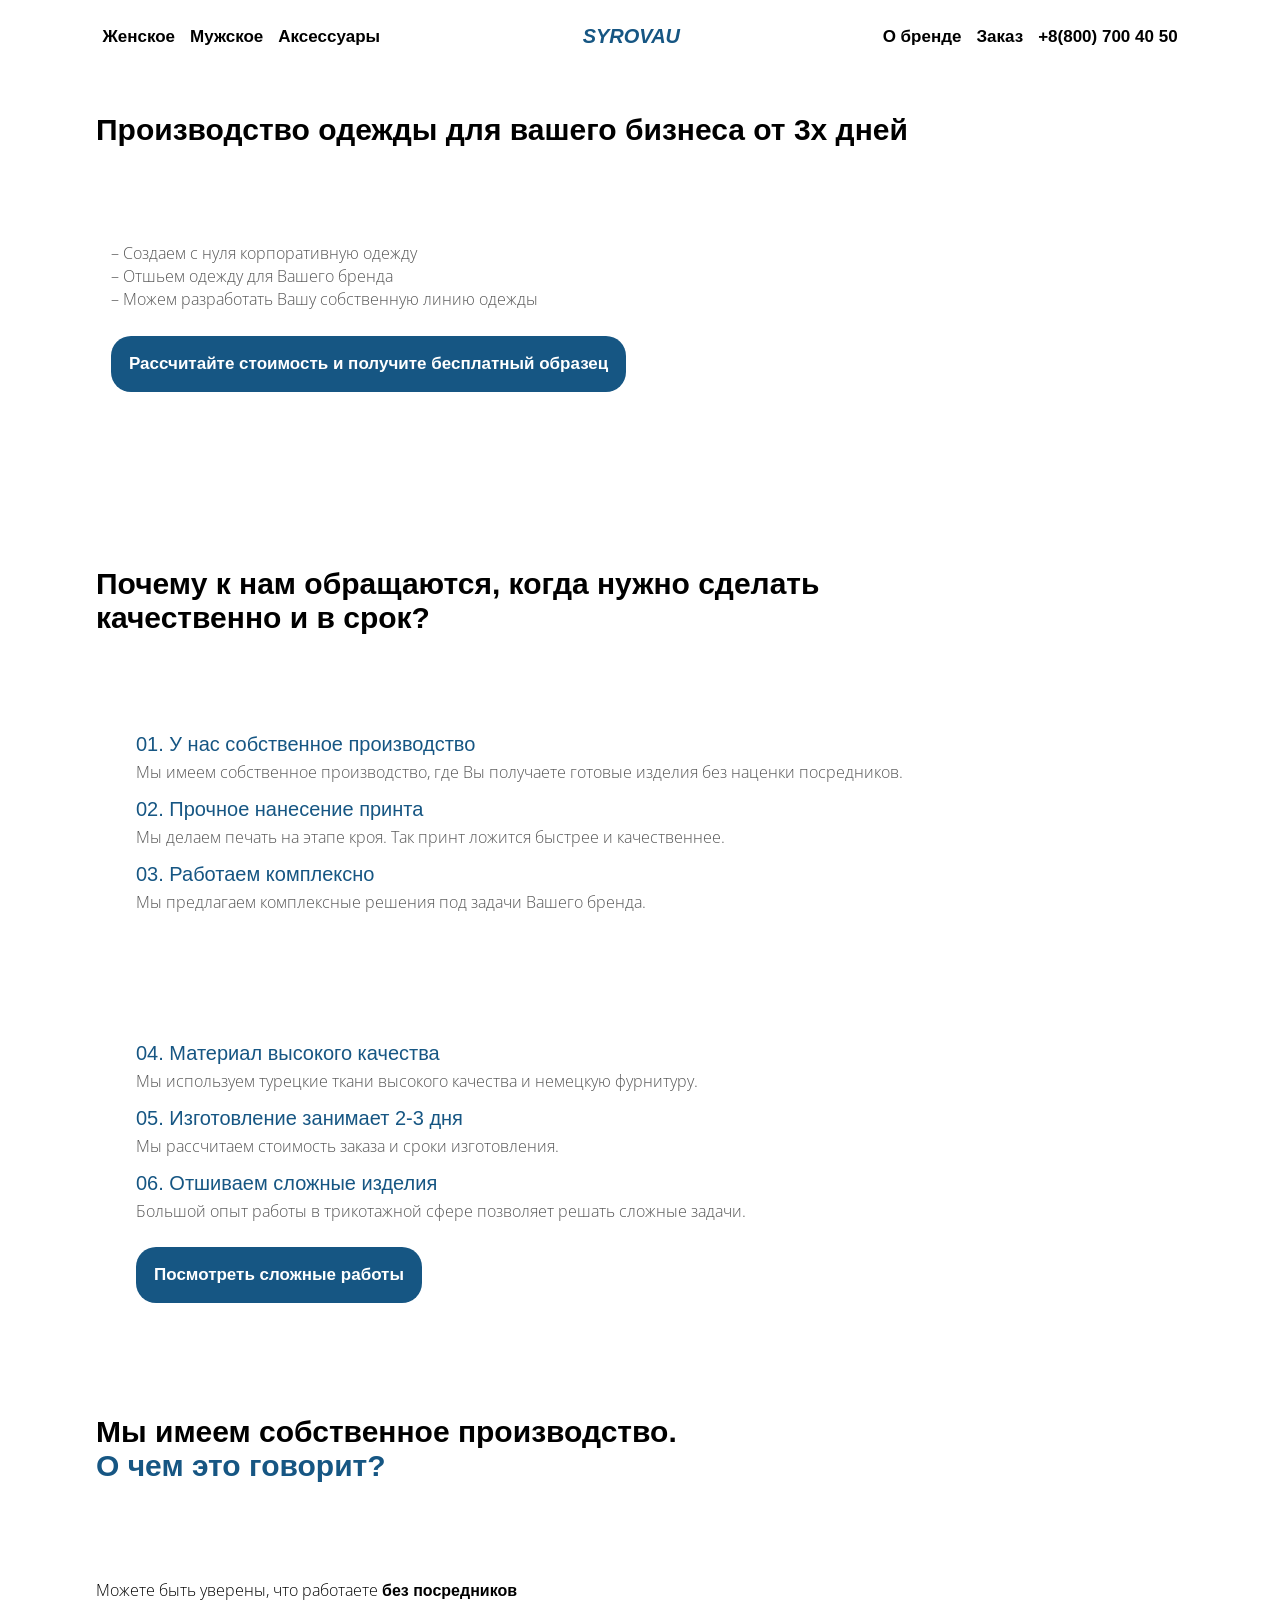
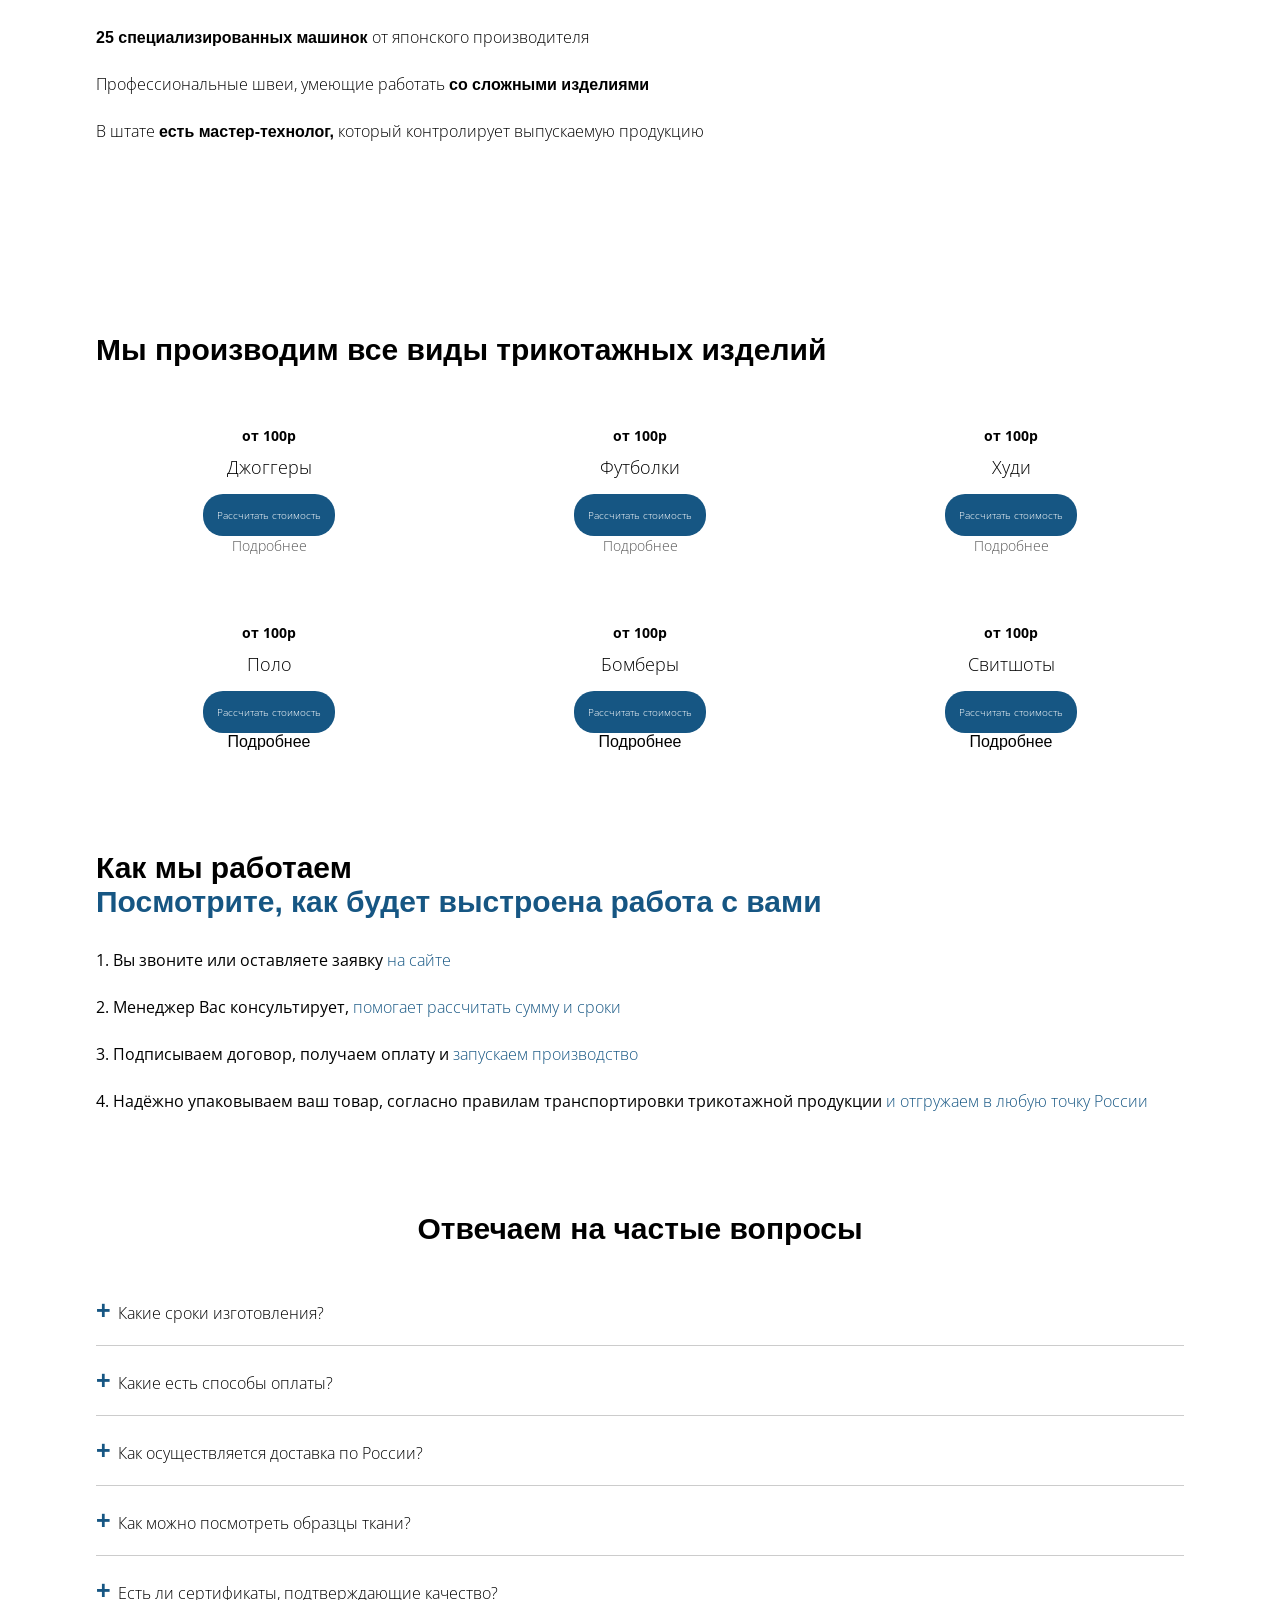
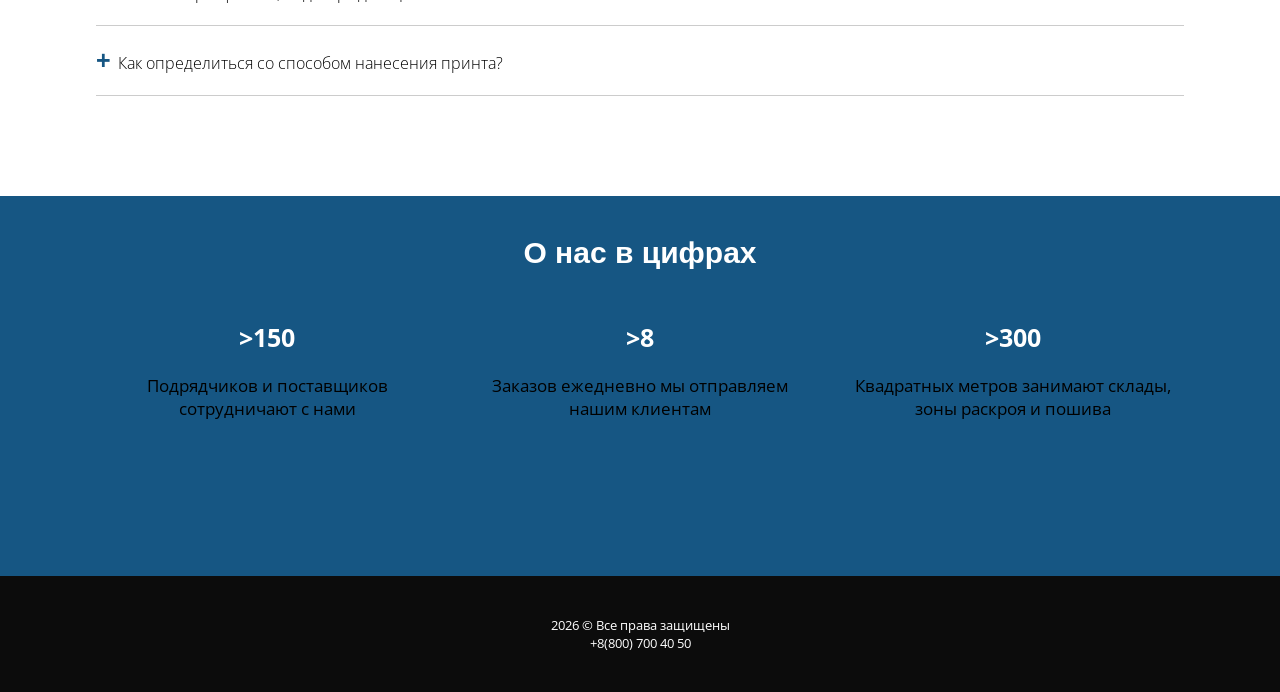
==== index.html @ 8bba76f3 "Rename r.html to index.html" ====
<!DOCTYPE html>
<html lang="ru">

<head>
    <meta charset="UTF-8">
    <meta name="viewport" content="width=device-width, initial-scale=1.0">
    <title>SYROVAU</title>
    <link rel="stylesheet" href="style.css">
    <link rel="preconnect" href="https://fonts.googleapis.com">
    <link href="https://fonts.googleapis.com/css2?family=Open+Sans:ital,wght@0,400;0,700;1,700&display=swap"
        rel="stylesheet">
</head>

<body>

    <header>
        <div class="menu">
            <a href="#women">Женское</a>
            <a href="#men">Мужское</a>
            <a href="#accessories">Аксессуары</a>
        </div>

        <h3 class="logo">SYROVAU</h3>

        <div class="contakt">
            <a href="#about">О бренде</a>
            <a href="#zakaz">Заказ</a>
            <p>+8(800) 700 40 50</p>
        </div>
    </header>

    <main>

    
        <section class="odin">
            <h1>Производство одежды для вашего бизнеса от 3х дней</h1>

            <div class="odinc">
                <img src="image 1.png" alt="">

                <div class="first-info">
                    <p>– Создаем с нуля корпоративную одежду</p>
                    <p>– Отшьем одежду для Вашего бренда</p>
                    <p>– Можем разработать Вашу собственную линию одежды</p>

                    <button>Рассчитайте стоимость и получите бесплатный образец</button>
                </div>
            </div>
        </section>


        <!--Преимущ-->
        <section class="preem" id="about">
            <h2>Почему к нам обращаются, когда нужно сделать <br> качественно и в срок?</h2>

            <div class="preemcon">
                <img src="image 2.png" alt="">

                <div class="aaaa">
                    <h3>01. У нас собственное производство</h3>
                    <p>Мы имеем собственное производство, где Вы получаете готовые изделия без наценки посредников.</p>

                    <h3>02. Прочное нанесение принта</h3>
                    <p>Мы делаем печать на этапе кроя. Так принт ложится быстрее и качественнее.</p>

                    <h3>03. Работаем комплексно</h3>
                    <p>Мы предлагаем комплексные решения под задачи Вашего бренда.</p>
                </div>
            </div>

            <div class="materi">
                <img src="image 3.png" alt="">

                <div class="materitex">
                    <h3>04. Материал высокого качества</h3>
                    <p>Мы используем турецкие ткани высокого качества и немецкую фурнитуру.</p>

                    <h3>05. Изготовление занимает 2-3 дня</h3>
                    <p>Мы рассчитаем стоимость заказа и сроки изготовления.</p>

                    <h3>06. Отшиваем сложные изделия</h3>

                    <p>Большой опыт работы в трикотажной сфере позволяет решать сложные задачи.</p>
                    <button>Посмотреть сложные работы</button>
                </div>
            </div>


        </section>


        <!--Произв-->
        <section class="produk">
            <h2>Мы имеем собственное производство.
                <br>
                <span>О чем это говорит?</span>
            </h2>
            <div class="produkcon">
                <img src="image 4.png" alt="">

                <div class="produktext">
                    <p>Можете быть уверены, что работаете <span>без посредников</span></p>
                    <p> <span> 25 специализированных машинок </span> от японского производителя</p>
                    <p>Профессиональные швеи, умеющие работать <span> со сложными изделиями </span></p>
                    <p>В штате <span> есть мастер-технолог, </span> который контролирует выпускаемую продукцию</p>
                </div>
            </div>
        </section>


        <!--Товары-->
        <section class="tovar">
            <h2>Мы производим все виды трикотажных изделий</h2>

            <div class="list" id="women">
                <div class="product">
                    <img src="5.png" alt="">
                    <p>от 100р</p>
                    <h3>Джоггеры</h3>
                    <button>Рассчитать стоимость</button>
                    <br>
                    <span>Подробнее</span>
                </div>

                <div class="produklist">
                    <img src="6.png" alt="">
                    <p>от 100р</p>
                    <h3>Футболки</h3>
                    <button>Рассчитать стоимость</button>
                    <br>
                    <span>Подробнее</span>
                </div>

                <div class="produkhud">
                    <img src="7.png" alt="">
                    <p>от 100р</p>
                    <h3>Худи</h3>
                    <button>Рассчитать стоимость</button>
                    <br>
                    <span>Подробнее</span>
                </div>
            </div>

            <div class="produkpol" id="men">
                <div class="product">
                    <img src="8.png" alt="">
                    <p>от 100р</p>
                    <h3>Поло</h3>
                    <button>Рассчитать стоимость</button>
                    <br>
                   <span>Подробнее</span>
                </div>

                <div class="produkbomb">
                    <img src="9.png" alt="">
                    <p>от 100р</p>
                    <h3>Бомберы</h3>
                    <button>Рассчитать стоимость</button>
                    <br>
                    <span>Подробнее</span>
                </div>

                <div class="produksvit" id="accessories">
                    <img src="10.png" alt="">
                    <p>от 100р</p>
                    <h3>Свитшоты</h3>
                    <button>Рассчитать стоимость</button>
                    <br>
                    <span>Подробнее</span>
                </div>
            </div>
        </section>


        <!--Этапы-->
        <section class="rab" id="zakaz">
            <h2>Как мы работаем <br>
                <span> Посмотрите, как будет выстроена работа с вами </span>
            </h2>
                <div class="rabtext">
                    <h3>1. Вы звоните или оставляете заявку <span>на сайте  </span></h3>
                    <h3>2. Менеджер Вас консультирует, <span> помогает рассчитать сумму и сроки </span></h3>
                    <h3>3. Подписываем договор, получаем оплату и <span> запускаем производство </span></h3>
                    <h3>4. Надёжно упаковываем ваш товар, согласно правилам транспортировки трикотажной продукции <span> и отгружаем в любую точку России  </span> </h3>
                </div>
        </section>


        <!--Вопросы-->
        <section class="vopros">
            <h2>Отвечаем на частые вопросы</h2>

            <div class="srok">
                <h3> <span> + </span> Какие сроки изготовления?</h3>
            </div>

            <div class="oplat">
                <h3> <span> + </span>  Какие есть способы оплаты?</h3>
            </div>

            <div class="dostav">
                <h3> <span> + </span>  Как осуществляется доставка по России?</h3>
            </div>

            <div class="tkan">
                <h3> <span> + </span>  Как можно посмотреть образцы ткани?</h3>
            </div>

            <div class="sertiv">
                <h3> <span> + </span>  Есть ли сертификаты, подтверждающие качество?</h3>
            </div>

            <div class="print">
                <h3> <span> + </span>  Как определиться со способом нанесения принта?</h3>
            </div>
        </section>


        <!--О нас-->
       <section class="cufri">
            <h2>О нас в цифрах</h2>

            <div class="kolvo">
                <div>
                    <h1>>150</h1>
                    <p>Подрядчиков и поставщиков сотрудничают с нами</p>
                </div>

                <div>
                    <h1>>8</h1>
                    <p>Заказов ежедневно мы отправляем нашим клиентам</p>
                </div>

                <div>
                    <h1>>300</h1>
                    <p>Квадратных метров занимают склады, зоны раскроя и пошива</p>
                </div>
            </div>
        </section>

    </main>
 

    <!--Подвал-->
    <footer>
        
        <p>2026 © Все права защищены
            <br>
            +8(800) 700 40 50
        </p>    
    </footer>

</body>

</html>
---- style.css ----
*
{
    margin: 0;
    padding: 0;
}




body {
    background-color: #ffffff;
    font-family: 'Play', sans-serif;
    color: #000000;
    display: flex;
    flex-direction: column;
    min-height: 100vh;
}

main {
    width: 85%;
    margin: 0 auto;
    flex-grow: 1;
}
main section:last-child {
    margin-bottom: 0;
}
section {
    margin-bottom: 100px;
}


/*Шапка*/
header {
    display: flex;
    justify-content: space-between;
    align-items: center;
    padding: 25px 8%;
}

.menu, .contakt {
    display: flex;
    align-items: center;
    gap: 15px;
}

header a, header p {
    color: #000000;
    text-decoration: none;
    font-size: 17px;
    font-weight: bold;
}

.logo {
    color: #165683;
    font-family: Arial, sans-serif;
    font-size: 20px;
    font-style: italic;
}

.odin {
    margin-top: 40px;
}

/*Шрифт Заг*/
h1 {
    
    font-family: 'Play', sans-serif;
    font-size: 30px;
    margin-bottom: 20px;
}

.odinc {
    display: flex;
    align-items: center;
    gap: 15px;
}

.odinc img { 
    height: 300px;
    object-fit: cover;

}

.first-info {
    flex: 1;
}

.first-info p {
    font-family: 'Open Sans', sans-serif;
    font-size: 16px;
    color: #555555;
    line-height: 23px;
    font-weight: lighter;
}


/*Кнопик*/
button {
    background-color: #165683;
    color: #ffffff;
    border: none;
    border-radius: 20px;
    padding: 18px;
    margin-top: 25px;
    font-family: 'Play', sans-serif;
    font-size: 17px;
    font-weight: bold;
    cursor: pointer;
}


/*Заг*/
h2 {
    /* ШРИФТ ЗАГОЛОВКОВ СЕКЦИЙ */
    font-family: 'Play', sans-serif;
    font-weight: bold;
    font-size: 30px;
    margin-bottom: 30px;
}


/*Преимщ*/
.preemcon, .materi {
    display: flex;
    align-items: center;
    gap: 40px;
    margin-bottom: 50px;
}

.preemcon img, .materi img {
    
    height: 300px;
    object-fit: cover;
    
}

.aaaa, .materitex {
    flex: 1;
}

.aaaa h3, .materitex h3 {
    font-size: 20px;
    margin-bottom: 5px;
    margin-top: 15px;
    color: #165683;
    font-family: 'Play', sans-serif;
    font-weight: 500;
}

.aaaa p, .materitex p {
    font-size: 16px;
    font-weight: lighter;
    color: #555555;
    font-family: 'Open Sans', sans-serif;
    
}



/*Произв*/
.produkcon {
    display: flex;
    align-items: center;
    
    flex-direction: row-reverse;
}
.produk h2{
    font-family: 'Play', sans-serif;
    font-weight: bold;
    font-size: 30px;
}
.produk span {
    font-family: 'Play', sans-serif;
    font-weight: bold;
    font-size: 30px;
    color: #165683;
}

.produkcon img {
    height: 320px;
    object-fit: cover;
    margin-right: 400px;
    
}

.produktext {
    flex: 1;
}

.produktext p {
    font-size: 16px;
    margin-bottom: 25px;
    font-family: 'Open Sans', sans-serif;
    font-weight: lighter;
}

.produktext span {
    font-size: 16px;
    margin-bottom: 25px;
    font-family: 'Play', sans-serif;
    font-weight: bold;
    color: #000000;

}


/*Товары*/
.list, .produkpol {
    display: flex;
    justify-content: space-between;
    gap: 25px;
    margin-bottom: 40px;
    scroll-margin-top: 30px;
}

.product, .produklist, .produkhud,
.produkpol .product, .produkbomb, .produksvit {
    width: 33%;
    text-align: center;
}

.list img, .produkpol img {
    
    height: 260px;
    object-fit: cover;
    
}

.list p, .produkpol p {
    font-size: 14px;
    margin-top: 10px;
    color: #000000;
    font-family: 'Open Sans', sans-serif;
    font-weight: bold;
}
.list{
    font-family: 'Open Sans', sans-serif;
    color: #555555;
    font-size: 14px;
    font-weight: lighter;
}
.list h3, .produkpol h3 {
    font-size: 18px;
    margin-top: 10px;
    color: #000000;
    font-family: 'Open Sans', sans-serif;
    font-weight: lighter;
}

.list button, .produkpol button {
    margin-top: 15px;
    padding: 14px;
    font-size: 10px;
    font-family: 'Open Sans', sans-serif;
    font-weight: lighter;
}


/*Как работаем*/

.rab span {
    font-family: 'Play', sans-serif;
    font-size: 30px;
    font-weight: bold;
    color: #165683;
}
.rab {
    font-family: 'Play', sans-serif;
    font-size: 30px;
    font-weight: bold;
    color: #000000; 
}


.rabtext {
    flex: 1;
}

.rabtext h3 {
    font-size: 16px;
    margin-bottom: 25px;
    font-family: 'Open Sans', sans-serif;
    font-weight: lighter;

}

.rabtext span {
    font-size: 16px;
    margin-bottom: 25px;
    font-family: 'Open Sans', sans-serif;
    font-weight: lighter;
    color: #165683;

}



/*Вопросы*/
.srok, .oplat, .dostav,
.tkan, .sertiv, .print {
    border-bottom: 1px solid #cccccc;
    padding: 20px 0;
}

.vopros h3 {
    font-size: 16px;
    font-weight: lighter;
    font-family: 'Open Sans', sans-serif;

}

.vopros span{
    font-size: 25px;
    font-weight: bold;
    font-family: 'Play', sans-serif;
    color: #165683;

}

.vopros h2 {
    text-align: center;
    font-family: 'Play', sans-serif;
    font-size: 30px;
    font-weight: bold;
}

/*О нас*/
.cufri {
    background-color: #165683;
    height: 300px;
    padding: 40px 0;
    width: 100vw;                  
    position: relative;            
    left: 50%;                     
    transform: translateX(-50%)
    

    
}
.kolvo {
    display: flex;
    justify-content: space-between;
    text-align: center;
    gap: 30px;
    width: 85%;                    
    margin: 0 auto;
}

.kolvo div {
    width: 33%;
}



.kolvo p {
    font-size: 17px;
    font-family: 'Open Sans', sans-serif;
    text-align: center;
    
}
.kolvo h1 {
    font-size: 25px;
    text-align: center;
    color: #ffffff;
    font-family: 'Open Sans', sans-serif;
    font-weight: bold;
    
}

.cufri h2 {
    font-size: 30px;
    text-align: center;
    color: #ffffff;
    margin-top: 20px;
    width: 85%;                   
    margin: 0 auto;
    margin-bottom: 50px;
    
}

/*Подвал*/
footer {

    background-color: #0c0c0c;
    color: #ffffff;
    padding: 40px 8%;

}

footer p {
    font-size: 13px;
    text-align: center;
    font-family: 'Open Sans', sans-serif;
}








/*Мобилка*/

@media (max-width: 450px) {

    * {
        box-sizing: border-box;
    }

    body {
        width: 100%;
        overflow-x: hidden;
    }

    main {
        width: 90%;
        margin: 0 auto;
    }

    section {
        margin-bottom: 45px;
    }

    /*Шапи*/

    header {
        display: none;
    }

    /*Заг*/

    h1 {
        font-size: 24px;
        margin-bottom: 15px;
    }

    h2 {
        font-size: 22px;
        margin-bottom: 20px;
    }

    /*Первый*/

    .odin {
        margin-top: 20px;
    }

    .odinc {
        display: flex;
        flex-direction: column;
        gap: 15px;
    }

    .odinc img {
        width: 100%;
        height: 200px;
        object-fit: cover;
        border-radius: 25px;
    }

    .first-info {
        width: 100%;
    }

    .first-info p {
        font-size: 12px;
        line-height: 18px;
    }

    /*Кнопи*/

    button {
        font-size: 11px;
        padding: 12px;
        margin-top: 15px;
    }

    /*Преим*/

    .preemcon, .materi {
        display: flex;
        flex-direction: column;
        gap: 15px;
        margin-bottom: 30px;
    }

    .preemcon img, .materi img {
        width: 100%;
        height: 200px;
        object-fit: cover;
        border-radius: 25px;
    }

    .aaaa, .materitex {
        width: 100%;
    }

    .aaaa h3, .materitex h3 {
        font-size: 13px;
        margin-top: 12px;
    }

    .aaaa p, .materitex p {
        font-size: 11px;
        line-height: 16px;
    }

    /*Произв*/

    .produkcon {
        display: flex;
        flex-direction: column;
        gap: 15px;
    }

    .produkcon img {
        width: 100%;
        height: 180px;
        object-fit: cover;
        margin-right: 0;
        border-radius: 25px;
    }

    .produk h2 {
        font-size: 22px;
    }

    .produk span {
        font-size: 22px;
    }

    .produktext {
        width: 100%;
    }

    .produktext p {
        font-size: 12px;
        margin-bottom: 12px;
    }

    .produktext span {
        font-size: 12px;
    }

    /*Товары*/

    .list, .produkpol {
        display: flex;
        flex-direction: column;
        align-items: center;
        gap: 30px;
        width: 100%;
        margin-bottom: 30px;
    }

    .product, .produklist, .produkhud,
    .produkpol .product, .produkbomb, .produksvit {
        width: 100%;
        text-align: center;
    }

    .list img, .produkpol img {
        width: 100%;
        height: 180px;
        object-fit: contain;
    }

    .list p, .produkpol p {
        font-size: 12px;
        margin-top: 5px;
    }

    .list h3, .produkpol h3 {
        font-size: 15px;
        margin-top: 8px;
    }

    .list button, .produkpol button {
        font-size: 10px;
        padding: 10px 15px;
        margin-top: 10px;
    }

    .list span, .produkpol span {
        font-size: 11px;
    }

    /*Работаем*/

    .rab {
        font-size: 22px;
    }

    .rab span {
        font-size: 18px;
    }

    .rabtext {
        width: 100%;
    }

    .rabtext h3 {
        font-size: 12px;
        margin-bottom: 15px;
    }

    .rabtext span {
        font-size: 12px;
    }

    /*вопросы*/

    .vopros h2 {
        font-size: 22px;
    }

    .vopros h3 {
        font-size: 12px;
    }

    .vopros span {
        font-size: 20px;
    }

    .srok, .oplat, .dostav,
    .tkan, .sertiv, .print {
        padding: 13px 0;
    }

    /*О нас*/

    .cufri {
        background-color: #165683;
        width: 100vw;
        height: auto;
        position: relative;
        left: auto;
        transform: none;
        margin-left: calc(50% - 50vw);
        padding: 25px 0;
    }

    .cufri h2 {
        width: 90%;
        font-size: 22px;
        margin: 0 auto 25px;
    }

    .kolvo {
        display: flex;
        flex-direction: column;
        align-items: center;
        gap: 20px;
        width: 90%;
        margin: 0 auto;
    }

    .kolvo div {
        width: 100%;
    }

    .kolvo h1 {
        font-size: 22px;
        margin-bottom: 5px;
    }

    .kolvo p {
        font-size: 12px;
        color: #ffffff;
    }

    /*Подвал*/

    footer {
        padding: 20px 10px;
    }

    footer p {
        font-size: 11px;
    }

}
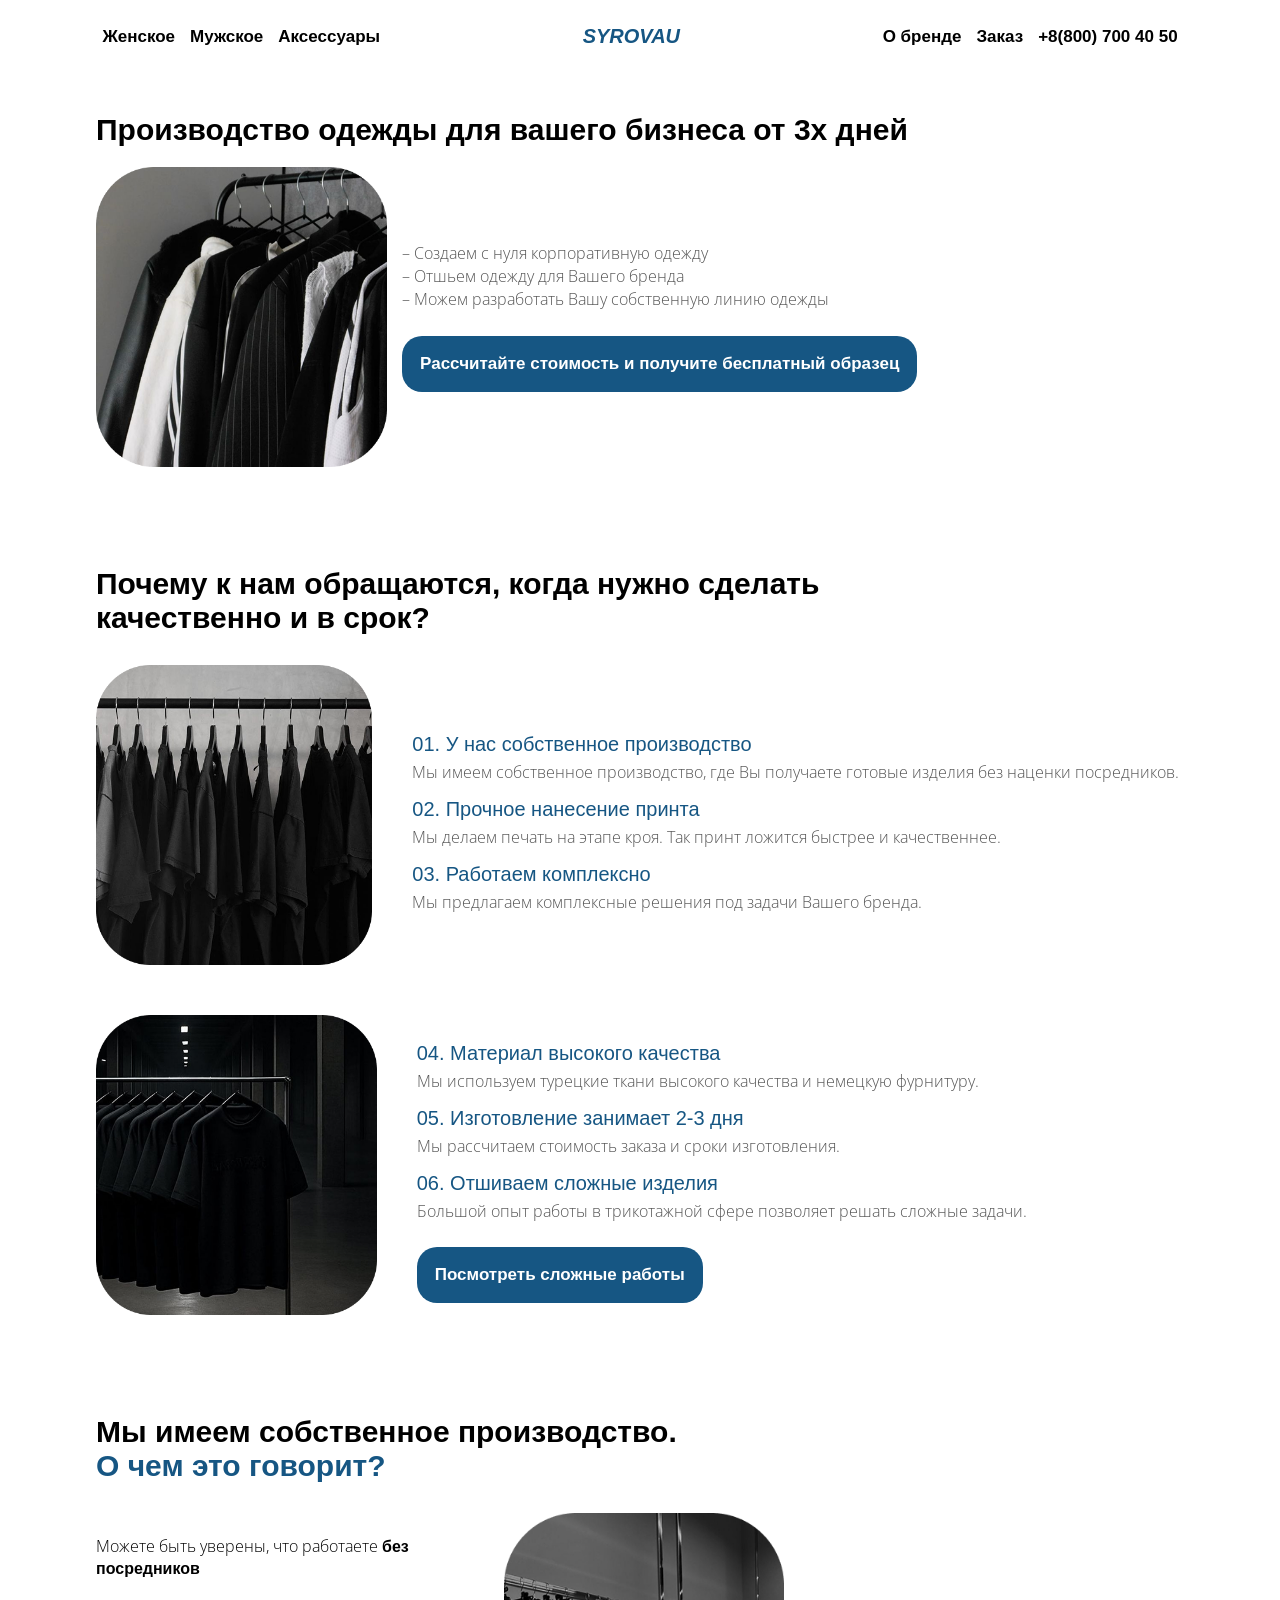
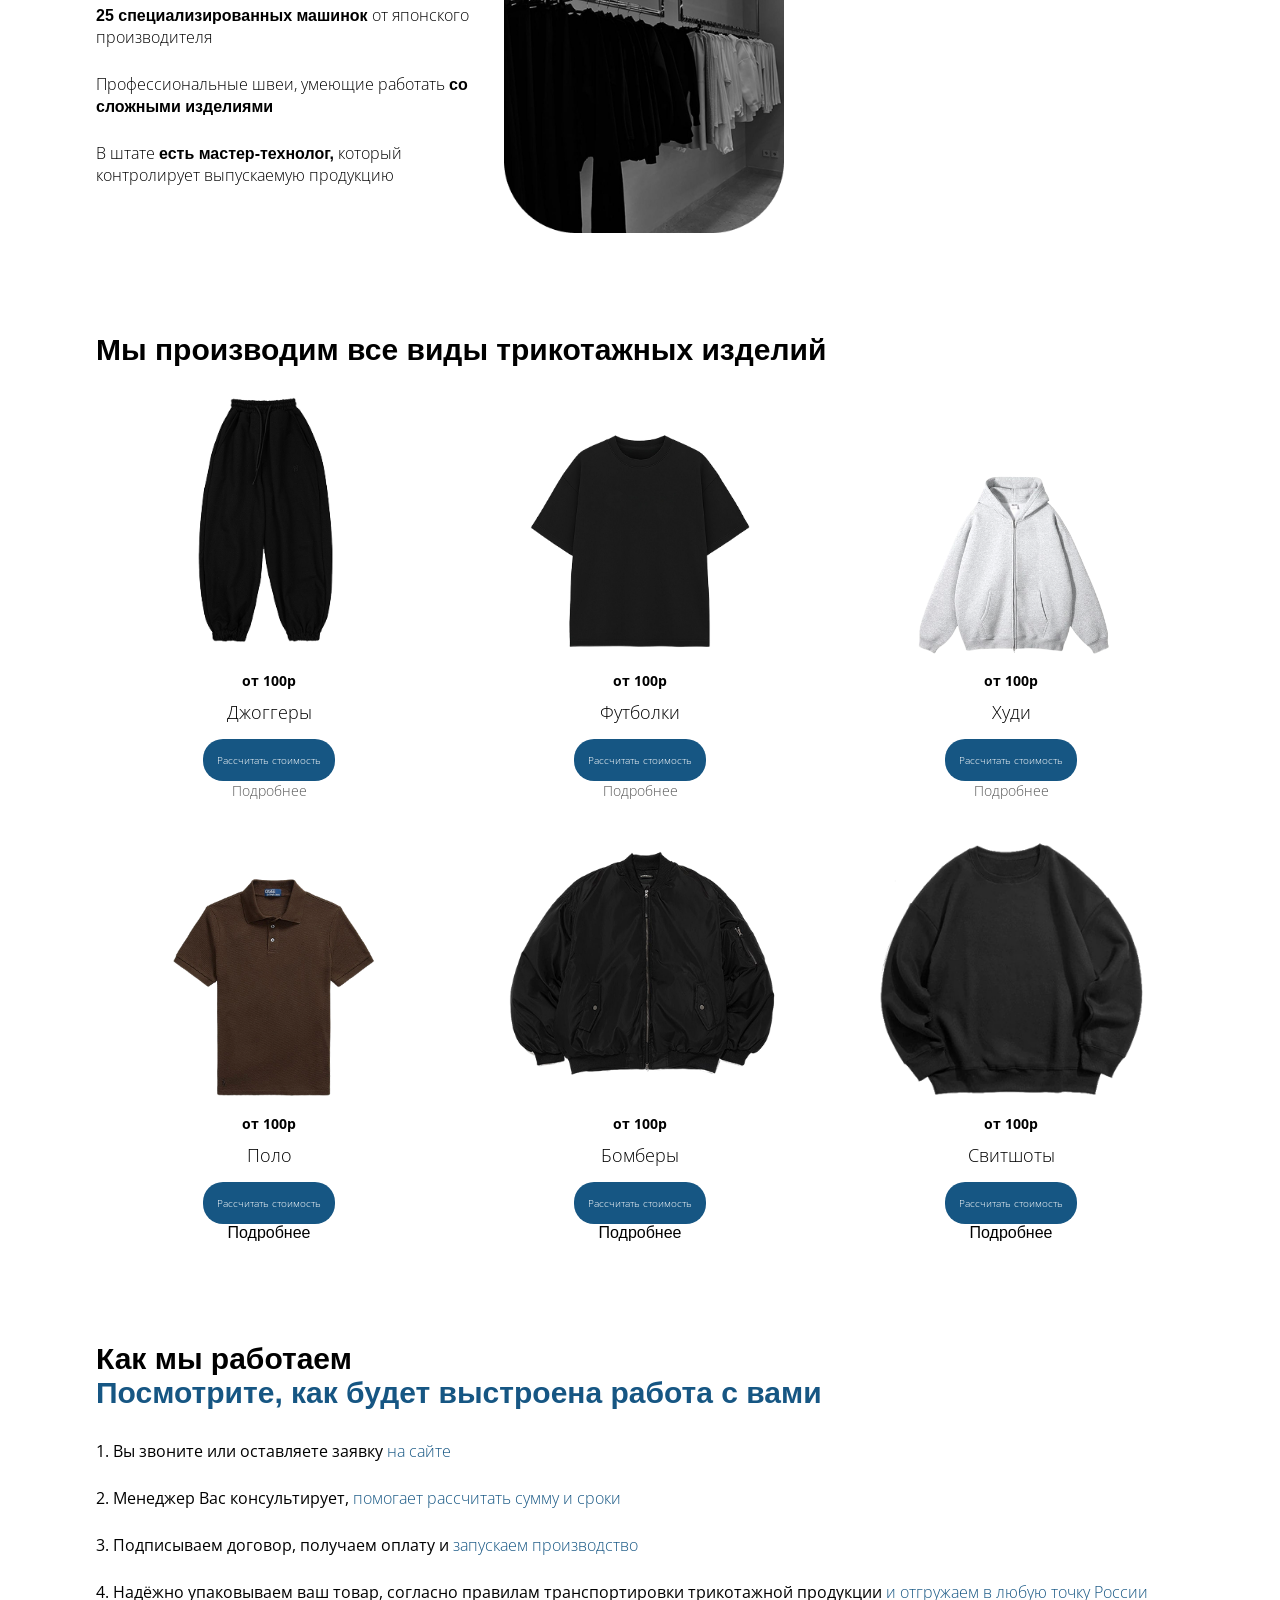
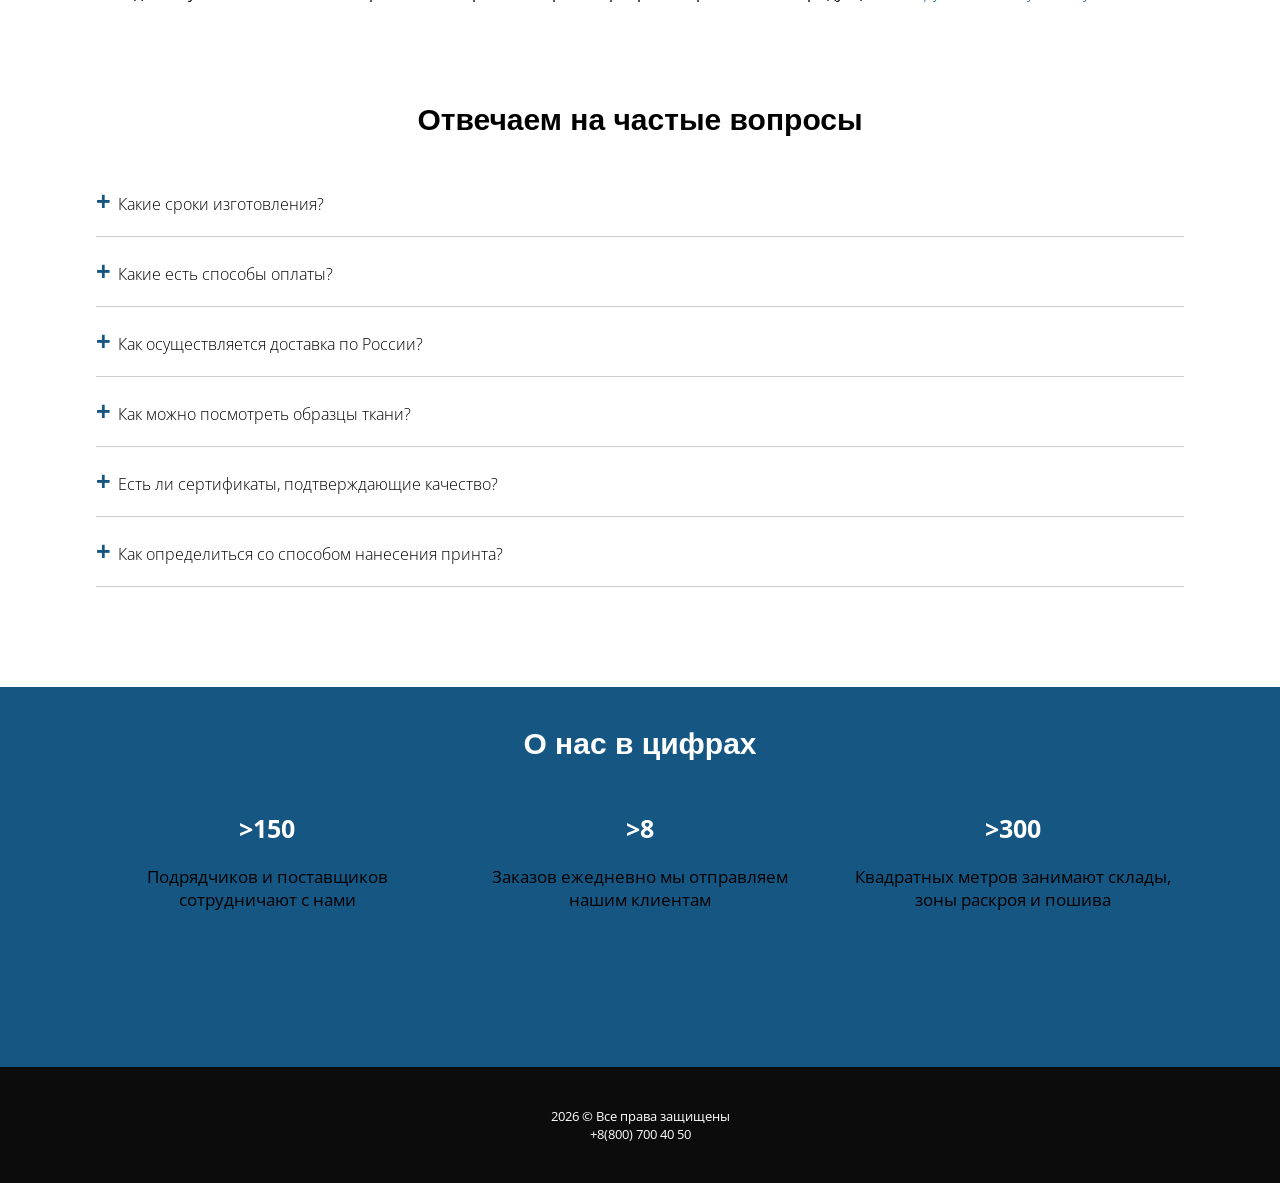
==== commit 7b4501b4: "Update index.html" ====
--- a/index.html
+++ b/index.html
@@ -36,7 +36,7 @@
             <h1>Производство одежды для вашего бизнеса от 3х дней</h1>
 
             <div class="odinc">
-                <img src="image 1.png" alt="">
+                <img src="img/image 1.png" alt="">
 
                 <div class="first-info">
                     <p>– Создаем с нуля корпоративную одежду</p>
@@ -54,7 +54,7 @@
             <h2>Почему к нам обращаются, когда нужно сделать <br> качественно и в срок?</h2>
 
             <div class="preemcon">
-                <img src="image 2.png" alt="">
+                <img src="img/image 2.png" alt="">
 
                 <div class="aaaa">
                     <h3>01. У нас собственное производство</h3>
@@ -69,7 +69,7 @@
             </div>
 
             <div class="materi">
-                <img src="image 3.png" alt="">
+                <img src="img/image 3.png" alt="">
 
                 <div class="materitex">
                     <h3>04. Материал высокого качества</h3>
@@ -96,7 +96,7 @@
                 <span>О чем это говорит?</span>
             </h2>
             <div class="produkcon">
-                <img src="image 4.png" alt="">
+                <img src="img/image 4.png" alt="">
 
                 <div class="produktext">
                     <p>Можете быть уверены, что работаете <span>без посредников</span></p>
@@ -114,7 +114,7 @@
 
             <div class="list" id="women">
                 <div class="product">
-                    <img src="5.png" alt="">
+                    <img src="img/5.png" alt="">
                     <p>от 100р</p>
                     <h3>Джоггеры</h3>
                     <button>Рассчитать стоимость</button>
@@ -123,7 +123,7 @@
                 </div>
 
                 <div class="produklist">
-                    <img src="6.png" alt="">
+                    <img src="img/6.png" alt="">
                     <p>от 100р</p>
                     <h3>Футболки</h3>
                     <button>Рассчитать стоимость</button>
@@ -132,7 +132,7 @@
                 </div>
 
                 <div class="produkhud">
-                    <img src="7.png" alt="">
+                    <img src="img/7.png" alt="">
                     <p>от 100р</p>
                     <h3>Худи</h3>
                     <button>Рассчитать стоимость</button>
@@ -143,7 +143,7 @@
 
             <div class="produkpol" id="men">
                 <div class="product">
-                    <img src="8.png" alt="">
+                    <img src="img/8.png" alt="">
                     <p>от 100р</p>
                     <h3>Поло</h3>
                     <button>Рассчитать стоимость</button>
@@ -152,7 +152,7 @@
                 </div>
 
                 <div class="produkbomb">
-                    <img src="9.png" alt="">
+                    <img src="img/9.png" alt="">
                     <p>от 100р</p>
                     <h3>Бомберы</h3>
                     <button>Рассчитать стоимость</button>
@@ -161,7 +161,7 @@
                 </div>
 
                 <div class="produksvit" id="accessories">
-                    <img src="10.png" alt="">
+                    <img src="img/10.png" alt="">
                     <p>от 100р</p>
                     <h3>Свитшоты</h3>
                     <button>Рассчитать стоимость</button>
